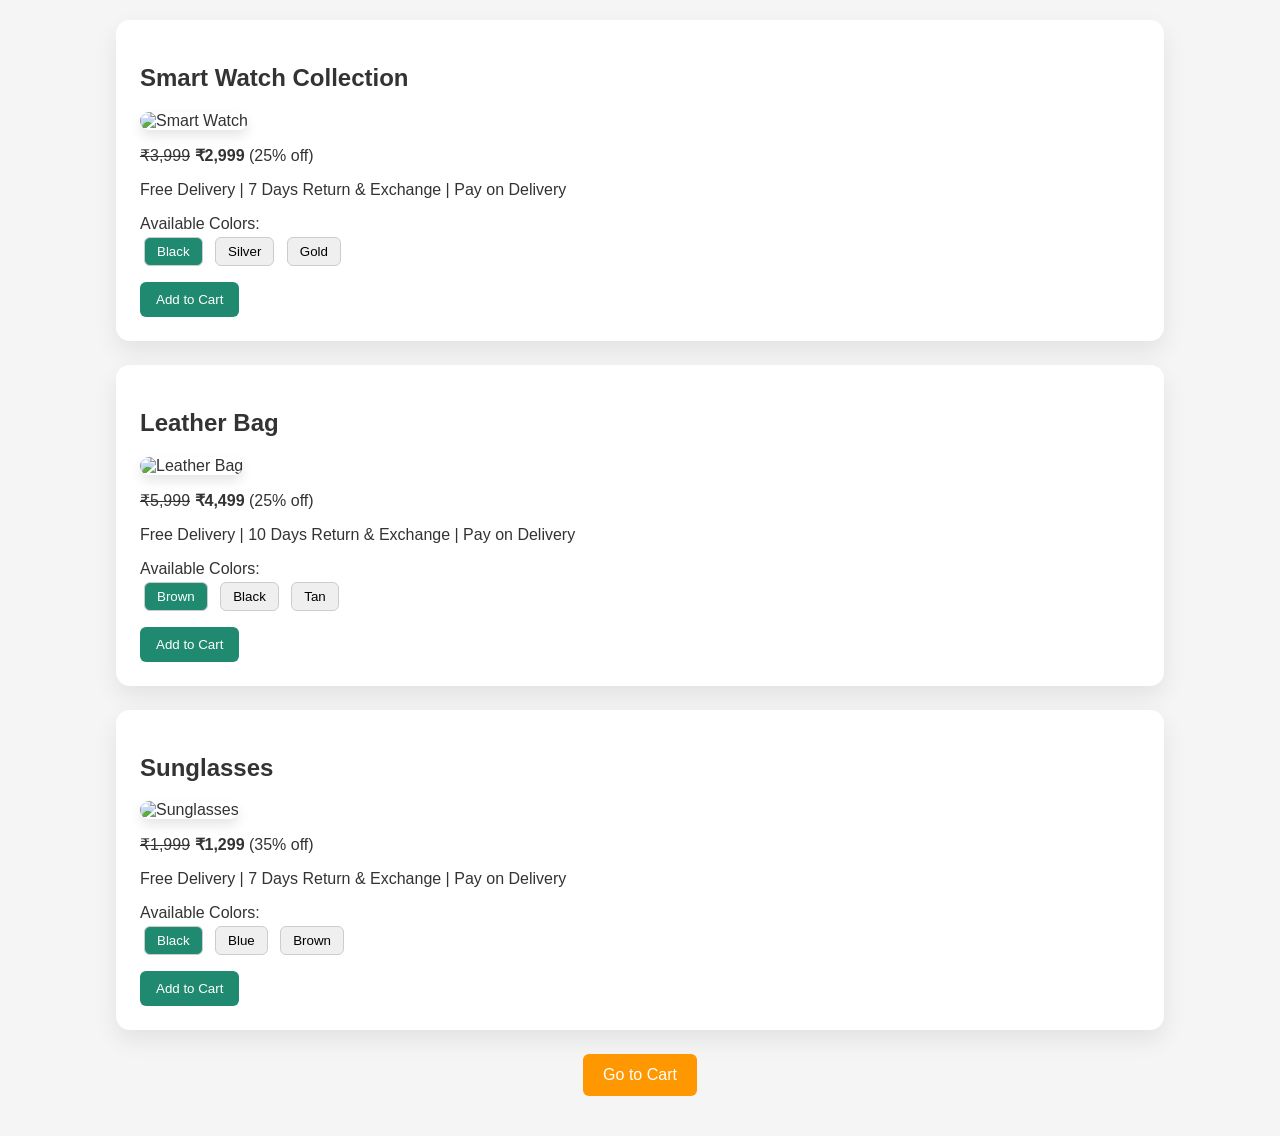
==== accessories.html @ 084b2f9c "final commit" ====
<!DOCTYPE html>
<html lang="en">
<head>
  <meta charset="UTF-8">
  <title>Accessories Collection</title>
  <link rel="icon" type="image/png" href="public/images/logo.png">
  <style>
    body {
      margin: 0;
      font-family: Arial, sans-serif;
      background: #f5f5f5;
      color: #333;
      padding: 20px;
    }
    .section {
      background: white;
      border-radius: 14px;
      box-shadow: 0 10px 24px rgba(0,0,0,0.08);
      padding: 24px;
      margin-bottom: 24px;
      max-width: 1000px;
      margin-left: auto;
      margin-right: auto;
    }
    .product-image img {
      max-width: 360px;
      border-radius: 16px;
      box-shadow: 0 6px 12px rgba(0,0,0,0.1);
    }
    .color-btn {
      margin: 4px;
      padding: 6px 12px;
      border: 1px solid #ccc;
      border-radius: 6px;
      cursor: pointer;
    }
    .color-btn.selected {
      background: #1f8a70;
      color: white;
    }
    .add-btn {
      background: #1f8a70;
      color: white;
      border: none;
      padding: 10px 16px;
      border-radius: 6px;
      cursor: pointer;
      margin-top: 12px;
    }
    .add-btn:hover {
      background: #16624f;
    }
    .cart-btn {
      display: block;
      margin: 20px auto;
      background: #ff9800;
      color: white;
      border: none;
      padding: 12px 20px;
      border-radius: 6px;
      cursor: pointer;
      font-size: 16px;
    }
    .cart-btn:hover {
      background: #e68900;
    }
  </style>
</head>
<body>
  <section class="section">
    <h2>Smart Watch Collection</h2>
    <div class="product-image">
      <img id="watchImage" src="public/images/black-watch.jpg" alt="Smart Watch">
    </div>
    <p><span style="text-decoration:line-through;">₹3,999</span> <strong>₹2,999</strong> (25% off)</p>
    <p>Free Delivery | 7 Days Return & Exchange | Pay on Delivery</p>
    <div class="colors">
      <label>Available Colors:</label><br>
      <button class="color-btn selected" onclick="selectAccessoryColor(this, 'Black', 'public/images/black-watch.jpg')">Black</button>
      <button class="color-btn" onclick="selectAccessoryColor(this, 'Silver', 'public/images/silver-watch.jpg')">Silver</button>
      <button class="color-btn" onclick="selectAccessoryColor(this, 'Gold', 'public/images/gold-watch.jpg')">Gold</button>
    </div>
    <button class="add-btn" onclick="addAccessoryToCart('Smart Watch', 2999, 'watchImage')">Add to Cart</button>
  </section>

  <section class="section">
    <h2>Leather Bag</h2>
    <div class="product-image">
      <img id="bagImage" src="public/images/tan-color-bag.jpg" alt="Leather Bag">
    </div>
    <p><span style="text-decoration:line-through;">₹5,999</span> <strong>₹4,499</strong> (25% off)</p>
    <p>Free Delivery | 10 Days Return & Exchange | Pay on Delivery</p>
    <div class="colors">
      <label>Available Colors:</label><br>
      <button class="color-btn selected" onclick="selectAccessoryColor(this, 'Brown', 'public/images/brown-color-bag.jpg')">Brown</button>
      <button class="color-btn" onclick="selectAccessoryColor(this, 'Black', 'public/images/black-color-bag.jpg')">Black</button>
      <button class="color-btn" onclick="selectAccessoryColor(this, 'Tan', 'public/images/tan-color-bag.jpg')">Tan</button>
    </div>
    <button class="add-btn" onclick="addAccessoryToCart('Leather Bag', 4499, 'bagImage')">Add to Cart</button>
  </section>

  <section class="section">
    <h2>Sunglasses</h2>
    <div class="product-image">
      <img id="sunglassesImage" src="public/images/sun-glasses-blue.jpg" alt="Sunglasses">
    </div>
    <p><span style="text-decoration:line-through;">₹1,999</span> <strong>₹1,299</strong> (35% off)</p>
    <p>Free Delivery | 7 Days Return & Exchange | Pay on Delivery</p>
    <div class="colors">
      <label>Available Colors:</label><br>
      <button class="color-btn selected" onclick="selectAccessoryColor(this, 'Black', 'public/images/sun-glasses-black.jpg')">Black</button>
      <button class="color-btn" onclick="selectAccessoryColor(this, 'Blue', 'public/images/sun-glasses-blue.jpg')">Blue</button>
      <button class="color-btn" onclick="selectAccessoryColor(this, 'Brown', 'public/images/sun-glasses-brown.jpg')">Brown</button>
    </div>
    <button class="add-btn" onclick="addAccessoryToCart('Sunglasses', 1299, 'sunglassesImage')">Add to Cart</button>
  </section>

  <!-- Go to Cart button -->
  <button class="cart-btn" onclick="goToCart()">Go to Cart</button>

  <script>
    function selectAccessoryColor(button, color, imagePath) {
      let siblings = button.parentNode.querySelectorAll('.color-btn');
      siblings.forEach(btn => btn.classList.remove('selected'));
      button.classList.add('selected');

      let section = button.closest('.section');
      let img = section.querySelector('img');
      img.src = imagePath;
    }

    function addAccessoryToCart(productName, price, imageId) {
      let cart = JSON.parse(localStorage.getItem("cart")) || [];
      let section = event.target.closest('.section');

      let selectedColorBtn = section.querySelector('.color-btn.selected');
      let color = selectedColorBtn ? selectedColorBtn.textContent : null;

      let imageElement = document.getElementById(imageId);
      let imagePath = imageElement ? imageElement.src : "images/default.jpg";

      let existing = cart.find(item => item.name === productName && item.color === color);
      if (existing) {
        existing.quantity += 1;
      } else {
        cart.push({ name: productName, price: price, color: color, image: imagePath, quantity: 1 });
      }

      localStorage.setItem("cart", JSON.stringify(cart));
      alert(productName + " (" + color + ") added to cart for ₹" + price);
    }

    function goToCart() {
      window.location.href = "cart.html";
    }
  </script>
</body>
</html>
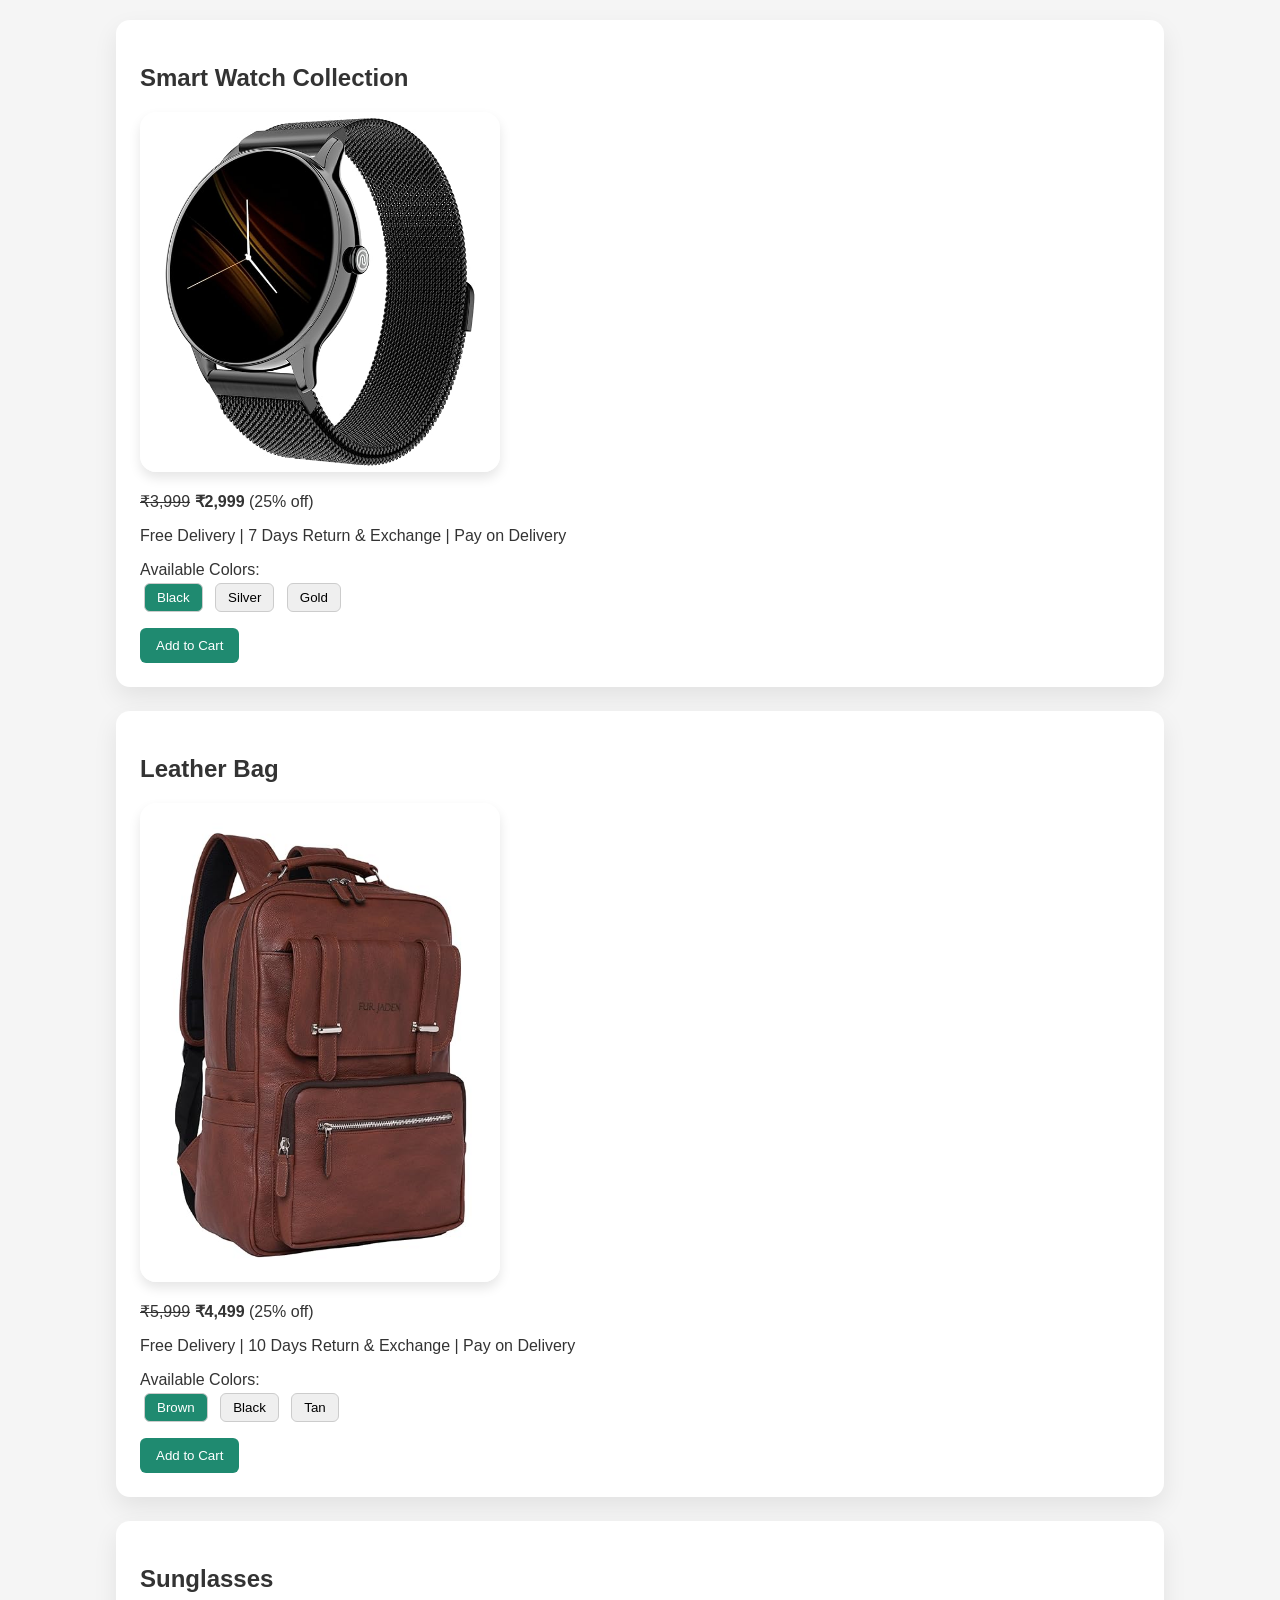
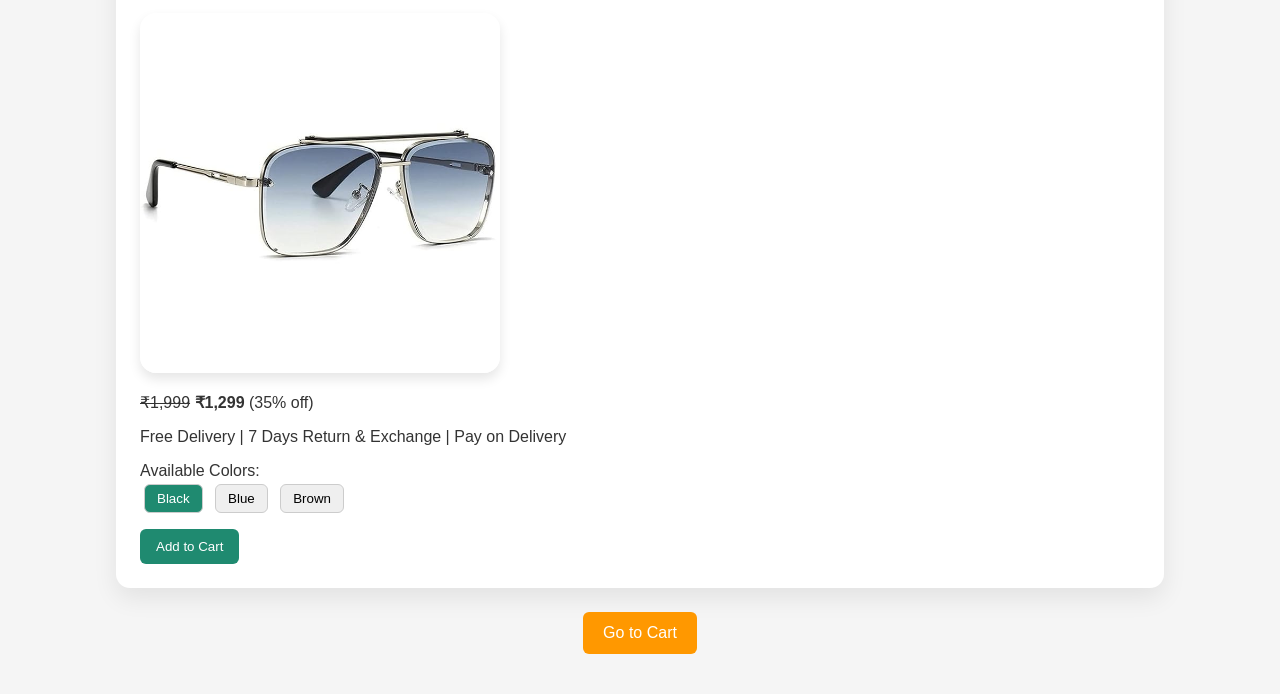
==== commit d38275d6: "Update accessories.html" ====
--- a/accessories.html
+++ b/accessories.html
@@ -3,7 +3,7 @@
 <head>
   <meta charset="UTF-8">
   <title>Accessories Collection</title>
-  <link rel="icon" type="image/png" href="public/images/logo.png">
+  <link rel="icon" type="image/png" href="logo.png">
   <style>
     body {
       margin: 0;
@@ -70,15 +70,15 @@
   <section class="section">
     <h2>Smart Watch Collection</h2>
     <div class="product-image">
-      <img id="watchImage" src="public/images/black-watch.jpg" alt="Smart Watch">
+      <img id="watchImage" src="black-watch.jpg" alt="Smart Watch">
     </div>
     <p><span style="text-decoration:line-through;">₹3,999</span> <strong>₹2,999</strong> (25% off)</p>
     <p>Free Delivery | 7 Days Return & Exchange | Pay on Delivery</p>
     <div class="colors">
       <label>Available Colors:</label><br>
-      <button class="color-btn selected" onclick="selectAccessoryColor(this, 'Black', 'public/images/black-watch.jpg')">Black</button>
-      <button class="color-btn" onclick="selectAccessoryColor(this, 'Silver', 'public/images/silver-watch.jpg')">Silver</button>
-      <button class="color-btn" onclick="selectAccessoryColor(this, 'Gold', 'public/images/gold-watch.jpg')">Gold</button>
+      <button class="color-btn selected" onclick="selectAccessoryColor(this, 'Black', 'black-watch.jpg')">Black</button>
+      <button class="color-btn" onclick="selectAccessoryColor(this, 'Silver', 'silver-watch.jpg')">Silver</button>
+      <button class="color-btn" onclick="selectAccessoryColor(this, 'Gold', 'gold-watch.jpg')">Gold</button>
     </div>
     <button class="add-btn" onclick="addAccessoryToCart('Smart Watch', 2999, 'watchImage')">Add to Cart</button>
   </section>
@@ -86,15 +86,15 @@
   <section class="section">
     <h2>Leather Bag</h2>
     <div class="product-image">
-      <img id="bagImage" src="public/images/tan-color-bag.jpg" alt="Leather Bag">
+      <img id="bagImage" src="tan-color-bag.jpg" alt="Leather Bag">
     </div>
     <p><span style="text-decoration:line-through;">₹5,999</span> <strong>₹4,499</strong> (25% off)</p>
     <p>Free Delivery | 10 Days Return & Exchange | Pay on Delivery</p>
     <div class="colors">
       <label>Available Colors:</label><br>
-      <button class="color-btn selected" onclick="selectAccessoryColor(this, 'Brown', 'public/images/brown-color-bag.jpg')">Brown</button>
-      <button class="color-btn" onclick="selectAccessoryColor(this, 'Black', 'public/images/black-color-bag.jpg')">Black</button>
-      <button class="color-btn" onclick="selectAccessoryColor(this, 'Tan', 'public/images/tan-color-bag.jpg')">Tan</button>
+      <button class="color-btn selected" onclick="selectAccessoryColor(this, 'Brown', 'brown-color-bag.jpg')">Brown</button>
+      <button class="color-btn" onclick="selectAccessoryColor(this, 'Black', 'black-color-bag.jpg')">Black</button>
+      <button class="color-btn" onclick="selectAccessoryColor(this, 'Tan', 'tan-color-bag.jpg')">Tan</button>
     </div>
     <button class="add-btn" onclick="addAccessoryToCart('Leather Bag', 4499, 'bagImage')">Add to Cart</button>
   </section>
@@ -102,15 +102,15 @@
   <section class="section">
     <h2>Sunglasses</h2>
     <div class="product-image">
-      <img id="sunglassesImage" src="public/images/sun-glasses-blue.jpg" alt="Sunglasses">
+      <img id="sunglassesImage" src="sun-glasses-blue.jpg" alt="Sunglasses">
     </div>
     <p><span style="text-decoration:line-through;">₹1,999</span> <strong>₹1,299</strong> (35% off)</p>
     <p>Free Delivery | 7 Days Return & Exchange | Pay on Delivery</p>
     <div class="colors">
       <label>Available Colors:</label><br>
-      <button class="color-btn selected" onclick="selectAccessoryColor(this, 'Black', 'public/images/sun-glasses-black.jpg')">Black</button>
-      <button class="color-btn" onclick="selectAccessoryColor(this, 'Blue', 'public/images/sun-glasses-blue.jpg')">Blue</button>
-      <button class="color-btn" onclick="selectAccessoryColor(this, 'Brown', 'public/images/sun-glasses-brown.jpg')">Brown</button>
+      <button class="color-btn selected" onclick="selectAccessoryColor(this, 'Black', 'sun-glasses-black.jpg')">Black</button>
+      <button class="color-btn" onclick="selectAccessoryColor(this, 'Blue', 'sun-glasses-blue.jpg')">Blue</button>
+      <button class="color-btn" onclick="selectAccessoryColor(this, 'Brown', 'sun-glasses-brown.jpg')">Brown</button>
     </div>
     <button class="add-btn" onclick="addAccessoryToCart('Sunglasses', 1299, 'sunglassesImage')">Add to Cart</button>
   </section>
